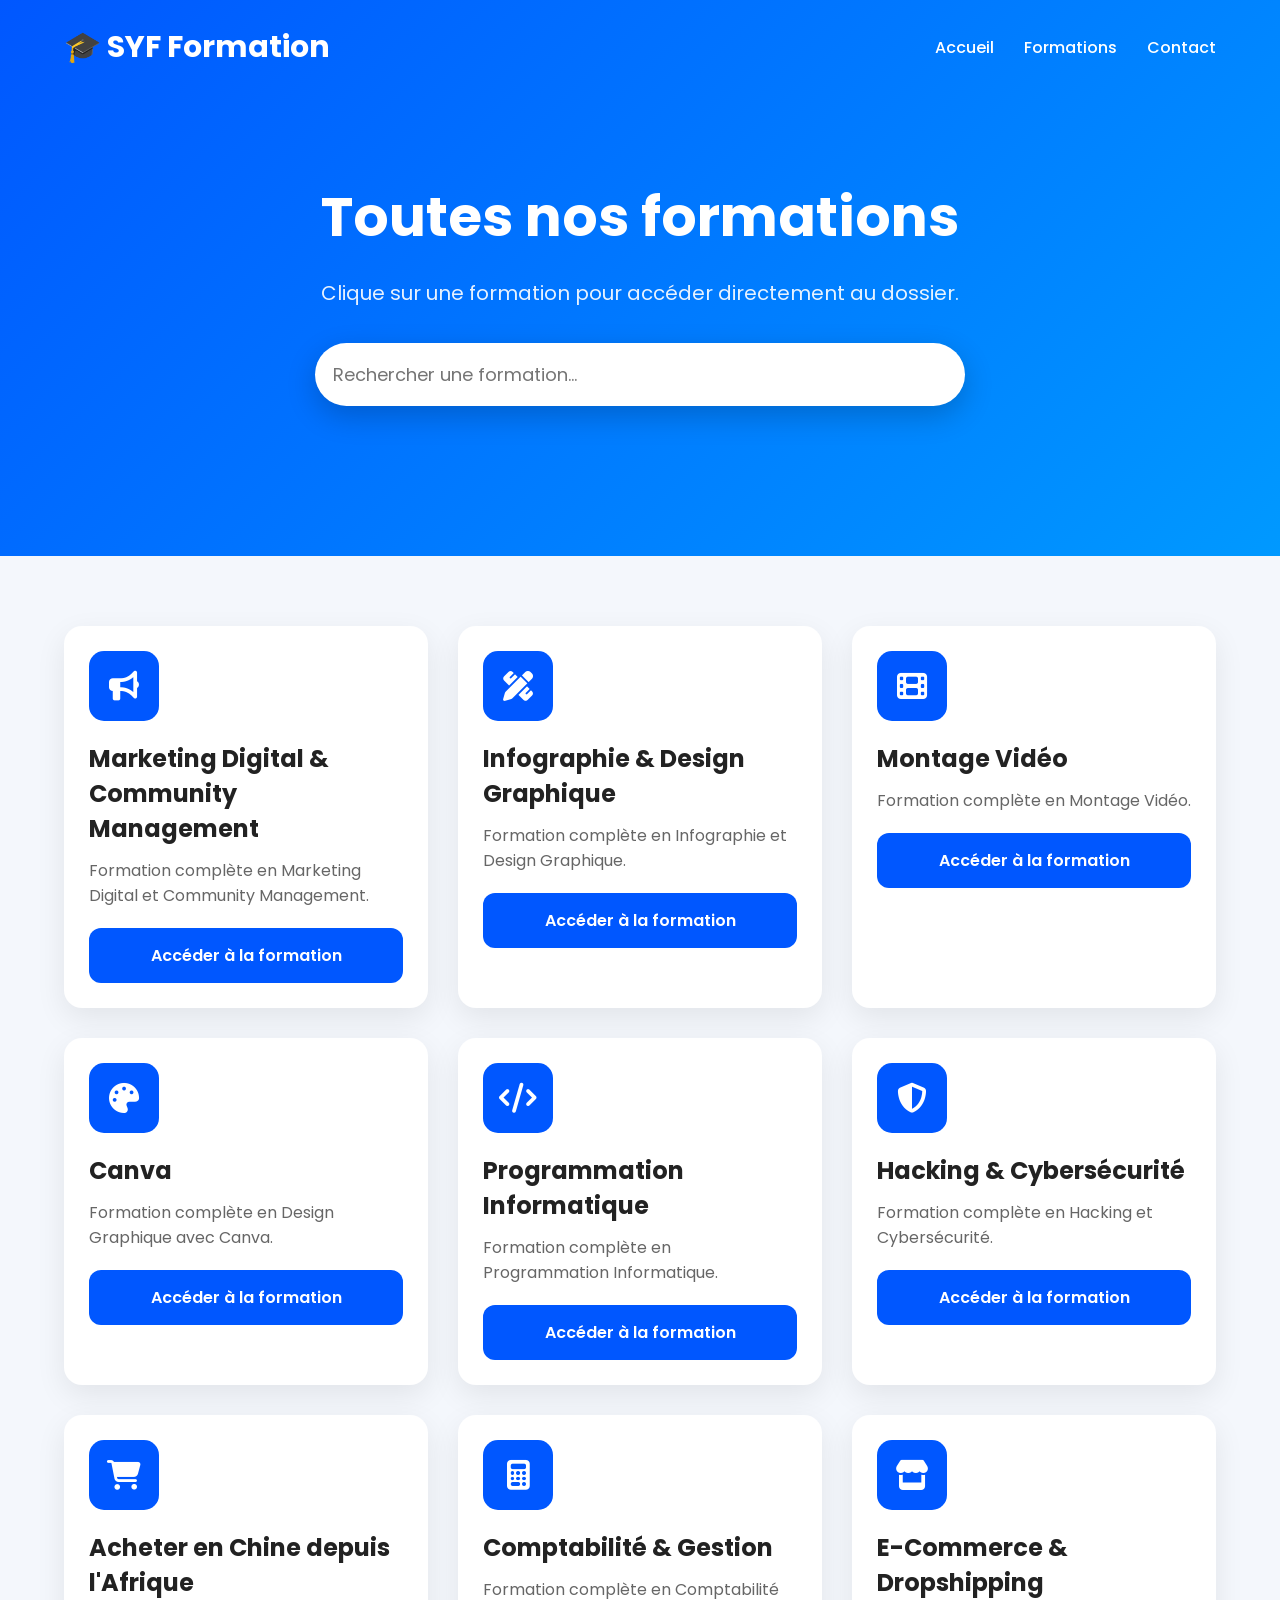
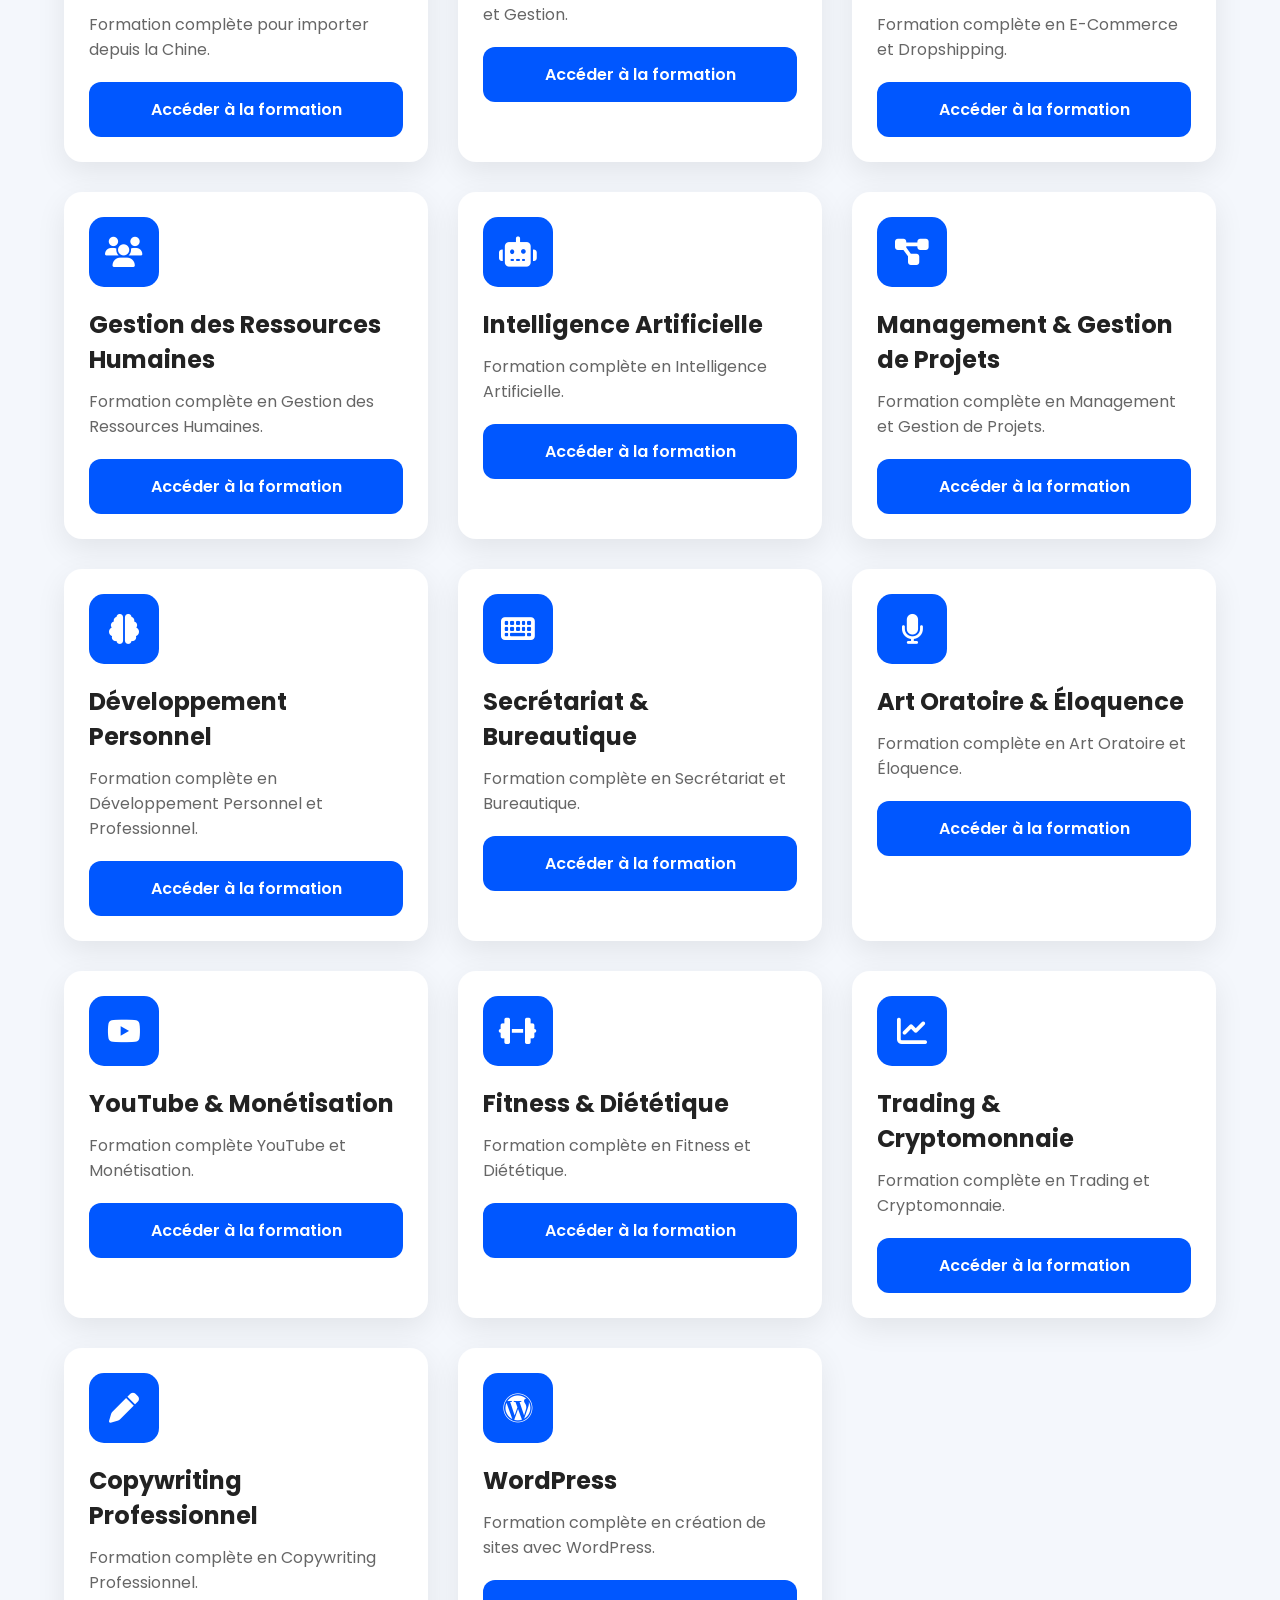
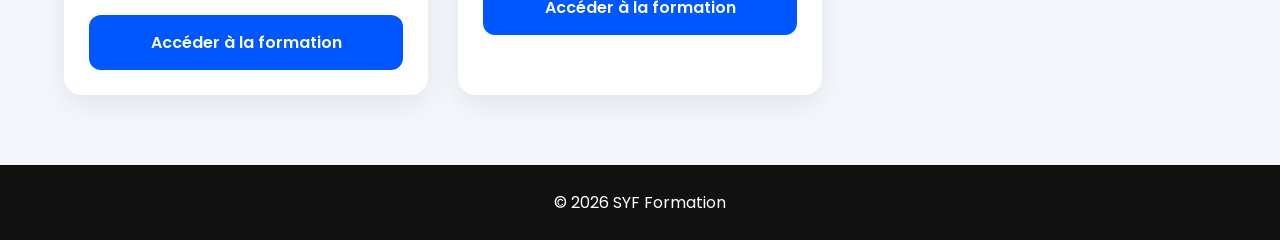
==== formations.html @ 8f84e73e "Premier site" ====
<!DOCTYPE html>
<html lang="fr">
<head>

<meta charset="UTF-8">
<meta name="viewport" content="width=device-width, initial-scale=1.0">

<title>Nos Formations | SYF Formation</title>

<link href="https://fonts.googleapis.com/css2?family=Poppins:wght@300;400;500;600;700&display=swap" rel="stylesheet">

<link rel="stylesheet" href="https://cdnjs.cloudflare.com/ajax/libs/font-awesome/6.5.2/css/all.min.css">

<link rel="stylesheet" href="style.css">

</head>

<body>

<header>

<nav>

<div class="logo">
🎓 SYF Formation
</div>

<ul>
<li><a href="index.html">Accueil</a></li>
<li><a href="formations.html">Formations</a></li>
<li><a href="contact.html">Contact</a></li>
</ul>

</nav>

<div class="hero">

<h1>Toutes nos formations</h1>

<p>
Clique sur une formation pour accéder directement au dossier.
</p>

<input
type="text"
id="search"
placeholder="Rechercher une formation..."
>

</div>

</header>

<section class="formations">

<div id="formations" class="cards">

</div>

</section>

<footer>

<p>
© 2026 SYF Formation
</p>

</footer>

<script src="script.js"></script>

</body>
</html>
---- style.css ----
/* ===========================
   SYF Formation
=========================== */

*{
    margin:0;
    padding:0;
    box-sizing:border-box;
    font-family:'Poppins',sans-serif;
}

body{
    background:#f4f7fc;
    color:#222;
}

/* ===========================
   NAVBAR
=========================== */

header{
    background:linear-gradient(135deg,#0057ff,#0099ff);
    color:white;
    padding-bottom:70px;
}

nav{
    width:90%;
    max-width:1200px;
    margin:auto;
    display:flex;
    justify-content:space-between;
    align-items:center;
    padding:25px 0;
}

.logo{
    font-size:30px;
    font-weight:700;
}

nav ul{
    display:flex;
    gap:30px;
    list-style:none;
}

nav ul a{
    text-decoration:none;
    color:white;
    font-weight:500;
    transition:.3s;
}

nav ul a:hover{
    opacity:.7;
}

/* ===========================
   HERO
=========================== */

.hero{
    width:90%;
    max-width:900px;
    margin:80px auto;
    text-align:center;
}

.hero h1{
    font-size:55px;
    margin-bottom:20px;
}

.hero p{
    font-size:20px;
    opacity:.9;
    margin-bottom:35px;
}

#search{
    width:100%;
    max-width:650px;
    padding:18px;
    border:none;
    border-radius:50px;
    outline:none;
    font-size:18px;
    box-shadow:0 10px 30px rgba(0,0,0,.2);
}

/* ===========================
   FORMATIONS
=========================== */

.formations{
    width:90%;
    max-width:1400px;
    margin:70px auto;
}

.formations h2{
    text-align:center;
    margin-bottom:40px;
    font-size:38px;
}

.cards{
    display:grid;
    grid-template-columns:repeat(auto-fit,minmax(280px,1fr));
    gap:30px;
}

/* ===========================
   CARD
=========================== */

.card{

    background:white;

    border-radius:18px;

    padding:25px;

    box-shadow:0 10px 30px rgba(0,0,0,.08);

    transition:.3s;

}

.card:hover{

    transform:translateY(-10px);

}

.icon{

    width:70px;

    height:70px;

    background:#0057ff;

    color:white;

    border-radius:15px;

    display:flex;

    justify-content:center;

    align-items:center;

    font-size:30px;

    margin-bottom:20px;

}

.card h3{

    font-size:24px;

    margin-bottom:12px;

}

.card p{

    color:#666;

    margin-bottom:20px;

}

.btn{

display:block;

text-align:center;

background:#0057ff;

color:white;

padding:15px;

border-radius:12px;

text-decoration:none;

font-weight:600;

transition:.3s;

}

.btn:hover{

background:#003dcc;

}

/* ===========================
   FOOTER
=========================== */

footer{

background:#111;

color:white;

text-align:center;

padding:25px;

margin-top:70px;

}

/* ===========================
   RESPONSIVE
=========================== */

@media(max-width:850px){

nav{

flex-direction:column;

gap:20px;

}

nav ul{

flex-wrap:wrap;

justify-content:center;

}

.hero h1{

font-size:38px;

}

.hero p{

font-size:18px;

}

}

@media(max-width:550px){

.hero h1{

font-size:30px;

}

#search{

font-size:16px;

padding:15px;

}

.logo{

font-size:24px;

}

}
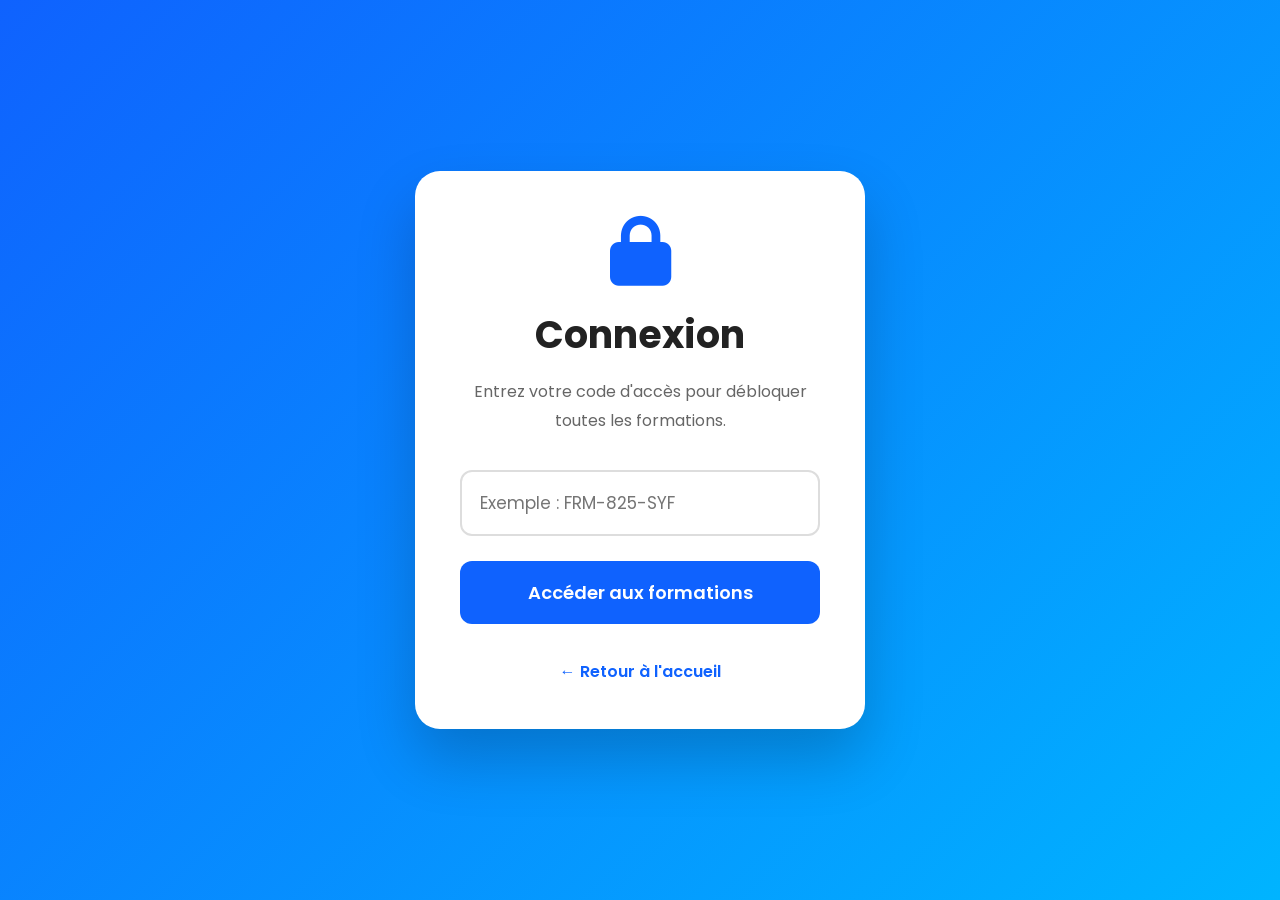
==== commit 5e7c87a4: "Mise à jour du site" ====
--- a/formations.html
+++ b/formations.html
@@ -1,59 +1,493 @@
 <!DOCTYPE html>
 <html lang="fr">
+
 <head>
 
 <meta charset="UTF-8">
 <meta name="viewport" content="width=device-width, initial-scale=1.0">
 
-<title>Nos Formations | SYF Formation</title>
-
-<link href="https://fonts.googleapis.com/css2?family=Poppins:wght@300;400;500;600;700&display=swap" rel="stylesheet">
-
-<link rel="stylesheet" href="https://cdnjs.cloudflare.com/ajax/libs/font-awesome/6.5.2/css/all.min.css">
+<title>SYF Formation | Formations</title>
 
 <link rel="stylesheet" href="style.css">
 
+<link rel="preconnect" href="https://fonts.googleapis.com">
+
+<link href="https://fonts.googleapis.com/css2?family=Poppins:wght@300;400;500;600;700;800&display=swap" rel="stylesheet">
+
+<link rel="stylesheet"
+href="https://cdnjs.cloudflare.com/ajax/libs/font-awesome/6.6.0/css/all.min.css">
+
 </head>
 
 <body>
 
-<header>
-
-<nav>
+<nav class="navbar">
 
 <div class="logo">
+
 🎓 SYF Formation
+
 </div>
 
 <ul>
+
 <li><a href="index.html">Accueil</a></li>
-<li><a href="formations.html">Formations</a></li>
+
 <li><a href="contact.html">Contact</a></li>
+
+<li><a href="#" onclick="logout()">Déconnexion</a></li>
+
 </ul>
 
 </nav>
 
-<div class="hero">
-
-<h1>Toutes nos formations</h1>
-
-<p>
-Clique sur une formation pour accéder directement au dossier.
-</p>
+<section class="formations">
+
+<h2>Nos Formations Premium</h2>
 
 <input
 type="text"
 id="search"
-placeholder="Rechercher une formation..."
->
-
-</div>
-
-</header>
-
-<section class="formations">
-
-<div id="formations" class="cards">
+placeholder="Rechercher une formation...">
+
+<div class="cards" id="cards">
+
+<!-- Formation 1 -->
+
+<div class="card">
+
+<div class="icon">
+<i class="fa-solid fa-bullhorn"></i>
+</div>
+
+<h3>Marketing Digital & Community Management</h3>
+
+<p>Formation complète.</p>
+
+<a class="btn"
+target="_blank"
+href="https://drive.google.com/drive/folders/1dxye7oND1UOUS301DAFqKVlfZMKEBNEP?usp=sharing">
+
+Voir la formation
+
+</a>
+
+</div>
+
+<!-- Formation 2 -->
+
+<div class="card">
+
+<div class="icon">
+<i class="fa-solid fa-palette"></i>
+</div>
+
+<h3>Infographie & Design Graphique</h3>
+
+<p>Formation complète.</p>
+
+<a class="btn"
+target="_blank"
+href="https://drive.google.com/drive/folders/1AeBRHEHqJURCgTJp0CfrAM-NPh9GFs7K?usp=sharing">
+
+Voir la formation
+
+</a>
+
+</div>
+
+<!-- Formation 3 -->
+
+<div class="card">
+
+<div class="icon">
+<i class="fa-solid fa-film"></i>
+</div>
+
+<h3>Montage Vidéo</h3>
+
+<p>Formation complète.</p>
+
+<a class="btn"
+target="_blank"
+href="https://drive.google.com/drive/folders/1dsrcVjXlM7nMemShfAQbwDR2zrguuPzA?usp=sharing">
+
+Voir la formation
+
+</a>
+
+</div>
+
+<!-- Formation 4 -->
+
+<div class="card">
+
+<div class="icon">
+<i class="fa-solid fa-pen-ruler"></i>
+</div>
+
+<h3>Design Graphique avec Canva</h3>
+
+<p>Formation complète.</p>
+
+<a class="btn"
+target="_blank"
+href="https://drive.google.com/drive/folders/1MU0yUUTZ-YOqlbAhgnHVxPP_Aub6TsjO?usp=sharing">
+
+Voir la formation
+
+</a>
+
+</div>
+
+<!-- Formation 5 -->
+
+<div class="card">
+
+<div class="icon">
+<i class="fa-solid fa-code"></i>
+</div>
+
+<h3>Programmation Informatique</h3>
+
+<p>Formation complète.</p>
+
+<a class="btn"
+target="_blank"
+href="https://drive.google.com/drive/folders/1CJGdYrAVzkWcqVtSRgSu7MLYRyM2ltia?usp=sharing">
+
+Voir la formation
+
+</a>
+
+</div>
+<!-- Formation 6 -->
+
+<div class="card">
+
+<div class="icon">
+<i class="fa-solid fa-user-secret"></i>
+</div>
+
+<h3>Hacking & Cybersécurité</h3>
+
+<p>Formation complète.</p>
+
+<a class="btn"
+target="_blank"
+href="https://drive.google.com/drive/folders/1pG2KU-B1WLWfb0vTp2mDs5rS1I5y7ttA?usp=sharing">
+
+Voir la formation
+
+</a>
+
+</div>
+
+<!-- Formation 7 -->
+
+<div class="card">
+
+<div class="icon">
+<i class="fa-solid fa-ship"></i>
+</div>
+
+<h3>Acheter en Chine depuis l'Afrique</h3>
+
+<p>Formation complète.</p>
+
+<a class="btn"
+target="_blank"
+href="https://mega.nz/folder/be423LaT#LmklrokU8T50LrqkquAl_g">
+
+Voir la formation
+
+</a>
+
+</div>
+
+<!-- Formation 8 -->
+
+<div class="card">
+
+<div class="icon">
+<i class="fa-solid fa-calculator"></i>
+</div>
+
+<h3>Comptabilité & Gestion</h3>
+
+<p>Formation complète.</p>
+
+<a class="btn"
+target="_blank"
+href="https://drive.google.com/drive/folders/1jVYVD9HruDdvGy4uKHG5tVz0JP8gX8dc?usp=sharing">
+
+Voir la formation
+
+</a>
+
+</div>
+
+<!-- Formation 9 -->
+
+<div class="card">
+
+<div class="icon">
+<i class="fa-solid fa-cart-shopping"></i>
+</div>
+
+<h3>E-Commerce & Dropshipping</h3>
+
+<p>Formation complète.</p>
+
+<a class="btn"
+target="_blank"
+href="https://mega.nz/folder/TX5hXBzR#m66sbfT4tyIxjrzrYXHtxA">
+
+Voir la formation
+
+</a>
+
+</div>
+
+<!-- Formation 10 -->
+
+<div class="card">
+
+<div class="icon">
+<i class="fa-solid fa-users"></i>
+</div>
+
+<h3>Gestion des Ressources Humaines</h3>
+
+<p>Formation complète.</p>
+
+<a class="btn"
+target="_blank"
+href="https://drive.google.com/drive/folders/1jybCqWoFkjd057SIzjBhwiYAKoDphmYH?usp=sharing">
+
+Voir la formation
+
+</a>
+
+</div>
+<!-- Formation 11 -->
+
+<div class="card">
+
+<div class="icon">
+<i class="fa-solid fa-robot"></i>
+</div>
+
+<h3>Intelligence Artificielle</h3>
+
+<p>Formation complète.</p>
+
+<a class="btn"
+target="_blank"
+href="https://drive.google.com/drive/folders/1nM2nBRTklqzSTZfj3_NnB124uxbHIkc-?usp=sharing">
+
+Voir la formation
+
+</a>
+
+</div>
+
+<!-- Formation 12 -->
+
+<div class="card">
+
+<div class="icon">
+<i class="fa-solid fa-diagram-project"></i>
+</div>
+
+<h3>Management & Gestion de Projets</h3>
+
+<p>Formation complète.</p>
+
+<a class="btn"
+target="_blank"
+href="https://drive.google.com/drive/folders/1KhWceAMpvI9PQoqT1rfI2Wnq4W7PIgbD?usp=sharing">
+
+Voir la formation
+
+</a>
+
+</div>
+
+<!-- Formation 13 -->
+
+<div class="card">
+
+<div class="icon">
+<i class="fa-solid fa-brain"></i>
+</div>
+
+<h3>Développement Personnel & Professionnel</h3>
+
+<p>Formation complète.</p>
+
+<a class="btn"
+target="_blank"
+href="https://mega.nz/folder/GXxjCIgb#z0NthKjg_DEVwgneEv43mw">
+
+Voir la formation
+
+</a>
+
+</div>
+
+<!-- Formation 14 -->
+
+<div class="card">
+
+<div class="icon">
+<i class="fa-solid fa-keyboard"></i>
+</div>
+
+<h3>Secrétariat & Bureautique</h3>
+
+<p>Formation complète.</p>
+
+<a class="btn"
+target="_blank"
+href="https://drive.google.com/drive/folders/1-6Cw4CrvcHrbDHs9F02vXkK7_MMGt2P7?usp=sharing">
+
+Voir la formation
+
+</a>
+
+</div>
+
+<!-- Formation 15 -->
+
+<div class="card">
+
+<div class="icon">
+<i class="fa-solid fa-microphone"></i>
+</div>
+
+<h3>Art Oratoire & Éloquence</h3>
+
+<p>Formation complète.</p>
+
+<a class="btn"
+target="_blank"
+href="https://mega.nz/folder/6WhgmTLI#BRLb1Ks-vyLEz_vPTYTfwA">
+
+Voir la formation
+
+</a>
+
+</div>
+<!-- Formation 16 -->
+
+<div class="card">
+
+<div class="icon">
+<i class="fa-brands fa-youtube"></i>
+</div>
+
+<h3>YouTube & Monétisation</h3>
+
+<p>Formation complète.</p>
+
+<a class="btn"
+target="_blank"
+href="https://drive.google.com/drive/folders/1GefWZggyR0P_qmRtxpfha7LsMl1GVmkd?usp=sharing">
+
+Voir la formation
+
+</a>
+
+</div>
+
+<!-- Formation 17 -->
+
+<div class="card">
+
+<div class="icon">
+<i class="fa-solid fa-dumbbell"></i>
+</div>
+
+<h3>Fitness & Diététique</h3>
+
+<p>Formation complète.</p>
+
+<a class="btn"
+target="_blank"
+href="https://mega.nz/folder/OHRCzJJD#H0XybkM1LWcLoDpEQvQ0rw">
+
+Voir la formation
+
+</a>
+
+</div>
+
+<!-- Formation 18 -->
+
+<div class="card">
+
+<div class="icon">
+<i class="fa-solid fa-chart-line"></i>
+</div>
+
+<h3>Trading & Cryptomonnaie</h3>
+
+<p>Formation complète.</p>
+
+<a class="btn"
+target="_blank"
+href="https://mega.nz/folder/WLZynKJa#x-kEIhfMTudJg5Xyms36bw">
+
+Voir la formation
+
+</a>
+
+</div>
+
+<!-- Formation 19 -->
+
+<div class="card">
+
+<div class="icon">
+<i class="fa-solid fa-pen-nib"></i>
+</div>
+
+<h3>Copywriting Professionnel</h3>
+
+<p>Formation complète.</p>
+
+<a class="btn"
+target="_blank"
+href="https://mega.nz/folder/7fIxxLRS#h6s6oRtlLE3ynvgSnkOeSA">
+
+Voir la formation
+
+</a>
+
+</div>
+
+<!-- Formation 20 -->
+
+<div class="card">
+
+<div class="icon">
+<i class="fa-brands fa-wordpress"></i>
+</div>
+
+<h3>Création de Sites Internet avec WordPress</h3>
+
+<p>Formation complète.</p>
+
+<a class="btn"
+target="_blank"
+href="https://drive.google.com/drive/folders/1ysyzFzkQ0qTdJrlR79V-ksU-YQCUsSxg?usp=sharing">
+
+Voir la formation
+
+</a>
+
+</div>
 
 </div>
 
@@ -62,12 +496,56 @@
 <footer>
 
 <p>
-© 2026 SYF Formation
+
+© 2026 SYF Formation - Tous droits réservés
+
 </p>
 
 </footer>
 
-<script src="script.js"></script>
+<script>
+
+if(localStorage.getItem("syf_connecte")!="oui"){
+window.location.href="login.html";
+
+}
+
+function logout(){
+
+localStorage.removeItem("syf_connecte");
+
+window.location.href="login.html";
+
+}
+
+const search=document.getElementById("search");
+
+search.addEventListener("keyup",()=>{
+
+let value=search.value.toLowerCase();
+
+let cards=document.querySelectorAll(".card");
+
+cards.forEach(card=>{
+
+let titre=card.querySelector("h3").innerText.toLowerCase();
+
+if(titre.includes(value)){
+
+card.style.display="block";
+
+}else{
+
+card.style.display="none";
+
+}
+
+});
+
+});
+
+</script>
 
 </body>
+
 </html>
--- a/style.css
+++ b/style.css
@@ -1,282 +1,1434 @@
-/* ===========================
-   SYF Formation
-=========================== */
+/* =======================================================
+   SYF FORMATION V2
+======================================================= */
 
 *{
-    margin:0;
-    padding:0;
-    box-sizing:border-box;
-    font-family:'Poppins',sans-serif;
+margin:0;
+padding:0;
+box-sizing:border-box;
+font-family:'Poppins',sans-serif;
+scroll-behavior:smooth;
 }
 
 body{
-    background:#f4f7fc;
-    color:#222;
-}
-
-/* ===========================
-   NAVBAR
-=========================== */
-
-header{
-    background:linear-gradient(135deg,#0057ff,#0099ff);
-    color:white;
-    padding-bottom:70px;
-}
-
-nav{
-    width:90%;
-    max-width:1200px;
-    margin:auto;
-    display:flex;
-    justify-content:space-between;
-    align-items:center;
-    padding:25px 0;
+
+background:#f5f7fb;
+
+color:#222;
+
+overflow-x:hidden;
+
+}
+
+a{
+
+text-decoration:none;
+
+}
+
+img{
+
+max-width:100%;
+
+display:block;
+
+}
+
+/* ==========================
+NAVBAR
+========================== */
+
+.navbar{
+
+position:fixed;
+
+top:0;
+
+left:0;
+
+width:100%;
+
+height:80px;
+
+display:flex;
+
+justify-content:space-between;
+
+align-items:center;
+
+padding:0 8%;
+
+background:rgba(255,255,255,.9);
+
+backdrop-filter:blur(20px);
+
+box-shadow:0 5px 25px rgba(0,0,0,.08);
+
+z-index:999;
+
 }
 
 .logo{
-    font-size:30px;
-    font-weight:700;
-}
-
-nav ul{
-    display:flex;
-    gap:30px;
-    list-style:none;
-}
-
-nav ul a{
-    text-decoration:none;
-    color:white;
-    font-weight:500;
-    transition:.3s;
-}
-
-nav ul a:hover{
-    opacity:.7;
-}
-
-/* ===========================
-   HERO
-=========================== */
+
+font-size:30px;
+
+font-weight:800;
+
+color:#0f62fe;
+
+}
+
+.navbar ul{
+
+display:flex;
+
+gap:35px;
+
+list-style:none;
+
+}
+
+.navbar ul li a{
+
+font-size:17px;
+
+font-weight:600;
+
+color:#222;
+
+transition:.3s;
+
+}
+
+.navbar ul li a:hover{
+
+color:#0f62fe;
+
+}
+
+/* ==========================
+HERO
+========================== */
 
 .hero{
-    width:90%;
-    max-width:900px;
-    margin:80px auto;
-    text-align:center;
-}
-
-.hero h1{
-    font-size:55px;
-    margin-bottom:20px;
-}
-
-.hero p{
-    font-size:20px;
-    opacity:.9;
-    margin-bottom:35px;
-}
+
+min-height:100vh;
+
+display:flex;
+
+justify-content:space-between;
+
+align-items:center;
+
+padding:130px 8% 70px;
+
+gap:60px;
+
+}
+
+.hero-left{
+
+flex:1;
+
+}
+
+.hero-left h1{
+
+font-size:62px;
+
+line-height:1.1;
+
+margin-bottom:25px;
+
+font-weight:800;
+
+}
+
+.hero-left p{
+
+font-size:20px;
+
+line-height:1.8;
+
+color:#666;
+
+margin-bottom:40px;
+
+}
+
+/* ==========================
+BOUTONS
+========================== */
+
+.buttons{
+
+display:flex;
+
+gap:20px;
+
+flex-wrap:wrap;
+
+}
+
+.btn{
+
+background:#0f62fe;
+
+color:white;
+
+padding:18px 35px;
+
+border-radius:12px;
+
+font-size:17px;
+
+font-weight:600;
+
+transition:.3s;
+
+}
+
+.btn:hover{
+
+transform:translateY(-5px);
+
+background:#0045d8;
+
+}
+
+.btn2{
+
+background:white;
+
+color:#0f62fe;
+
+padding:18px 35px;
+
+border-radius:12px;
+
+font-size:17px;
+
+font-weight:600;
+
+border:2px solid #0f62fe;
+
+transition:.3s;
+
+}
+
+.btn2:hover{
+
+background:#0f62fe;
+
+color:white;
+
+}
+
+/* ==========================
+IMAGE HERO
+========================== */
+
+.hero-right{
+
+flex:1;
+
+display:flex;
+
+justify-content:center;
+
+align-items:center;
+
+}
+
+.circle{
+
+width:420px;
+
+height:420px;
+
+background:linear-gradient(135deg,#0f62fe,#00b4ff);
+
+border-radius:50%;
+
+display:flex;
+
+justify-content:center;
+
+align-items:center;
+
+box-shadow:0 30px 60px rgba(15,98,254,.35);
+
+animation:float 4s ease-in-out infinite;
+
+}
+
+.circle i{
+
+font-size:170px;
+
+color:white;
+
+}
+
+@keyframes float{
+
+0%{
+
+transform:translateY(0px);
+
+}
+
+50%{
+
+transform:translateY(-18px);
+
+}
+
+100%{
+
+transform:translateY(0px);
+
+}
+
+}
+/* =======================================================
+   STATISTIQUES
+======================================================= */
+
+.stats{
+
+width:90%;
+
+max-width:1200px;
+
+margin:80px auto;
+
+display:grid;
+
+grid-template-columns:repeat(3,1fr);
+
+gap:30px;
+
+}
+
+.stats div{
+
+background:white;
+
+padding:40px;
+
+border-radius:20px;
+
+text-align:center;
+
+box-shadow:0 15px 35px rgba(0,0,0,.08);
+
+transition:.35s;
+
+}
+
+.stats div:hover{
+
+transform:translateY(-10px);
+
+}
+
+.stats h2{
+
+font-size:50px;
+
+color:#0f62fe;
+
+margin-bottom:10px;
+
+font-weight:800;
+
+}
+
+.stats p{
+
+font-size:18px;
+
+color:#666;
+
+}
+
+/* =======================================================
+   TITRES
+======================================================= */
+
+.features{
+
+width:90%;
+
+max-width:1300px;
+
+margin:100px auto;
+
+}
+
+.features h2{
+
+text-align:center;
+
+font-size:42px;
+
+margin-bottom:60px;
+
+font-weight:800;
+
+}
+
+/* =======================================================
+   CARTES
+======================================================= */
+
+.grid{
+
+display:grid;
+
+grid-template-columns:repeat(auto-fit,minmax(280px,1fr));
+
+gap:30px;
+
+}
+
+.feature{
+
+background:white;
+
+padding:35px;
+
+border-radius:20px;
+
+box-shadow:0 15px 35px rgba(0,0,0,.08);
+
+transition:.35s;
+
+cursor:pointer;
+
+}
+
+.feature:hover{
+
+transform:translateY(-12px);
+
+box-shadow:0 25px 50px rgba(15,98,254,.15);
+
+}
+
+.feature i{
+
+width:80px;
+
+height:80px;
+
+background:#0f62fe;
+
+color:white;
+
+display:flex;
+
+justify-content:center;
+
+align-items:center;
+
+border-radius:18px;
+
+font-size:34px;
+
+margin-bottom:25px;
+
+}
+
+.feature h3{
+
+font-size:25px;
+
+margin-bottom:15px;
+
+}
+
+.feature p{
+
+color:#666;
+
+line-height:1.8;
+
+}
+
+/* =======================================================
+   SECTION FORMATIONS
+======================================================= */
+
+.formations{
+
+width:90%;
+
+max-width:1400px;
+
+margin:100px auto;
+
+}
+
+.formations h2{
+
+text-align:center;
+
+font-size:42px;
+
+margin-bottom:50px;
+
+font-weight:800;
+
+}
+
+.cards{
+
+display:grid;
+
+grid-template-columns:repeat(auto-fit,minmax(300px,1fr));
+
+gap:30px;
+
+}
+
+.card{
+
+background:white;
+
+padding:30px;
+
+border-radius:20px;
+
+box-shadow:0 15px 35px rgba(0,0,0,.08);
+
+transition:.35s;
+
+}
+
+.card:hover{
+
+transform:translateY(-10px);
+
+box-shadow:0 25px 50px rgba(15,98,254,.18);
+
+}
+
+.icon{
+
+width:75px;
+
+height:75px;
+
+background:#0f62fe;
+
+border-radius:18px;
+
+display:flex;
+
+justify-content:center;
+
+align-items:center;
+
+margin-bottom:20px;
+
+}
+
+.icon i{
+
+color:white;
+
+font-size:34px;
+
+}
+
+.card h3{
+
+font-size:24px;
+
+margin-bottom:12px;
+
+}
+
+.card p{
+
+color:#666;
+
+margin-bottom:25px;
+
+line-height:1.7;
+
+}
+
+.card .btn{
+
+width:100%;
+
+text-align:center;
+
+display:block;
+
+}
+
+/* =======================================================
+   BARRE DE RECHERCHE
+======================================================= */
 
 #search{
-    width:100%;
-    max-width:650px;
-    padding:18px;
-    border:none;
-    border-radius:50px;
-    outline:none;
-    font-size:18px;
-    box-shadow:0 10px 30px rgba(0,0,0,.2);
-}
-
-/* ===========================
-   FORMATIONS
-=========================== */
-
-.formations{
-    width:90%;
-    max-width:1400px;
-    margin:70px auto;
-}
-
-.formations h2{
-    text-align:center;
-    margin-bottom:40px;
-    font-size:38px;
-}
-
-.cards{
-    display:grid;
-    grid-template-columns:repeat(auto-fit,minmax(280px,1fr));
-    gap:30px;
-}
-
-/* ===========================
-   CARD
-=========================== */
-
-.card{
-
-    background:white;
-
-    border-radius:18px;
-
-    padding:25px;
-
-    box-shadow:0 10px 30px rgba(0,0,0,.08);
-
-    transition:.3s;
-
-}
-
-.card:hover{
-
-    transform:translateY(-10px);
-
-}
-
-.icon{
-
-    width:70px;
-
-    height:70px;
-
-    background:#0057ff;
-
-    color:white;
-
-    border-radius:15px;
-
-    display:flex;
-
-    justify-content:center;
-
-    align-items:center;
-
-    font-size:30px;
-
-    margin-bottom:20px;
-
-}
-
-.card h3{
-
-    font-size:24px;
-
-    margin-bottom:12px;
-
-}
-
-.card p{
-
-    color:#666;
-
-    margin-bottom:20px;
-
-}
-
-.btn{
+
+width:100%;
+
+max-width:700px;
 
 display:block;
 
+margin:0 auto 60px;
+
+padding:18px 25px;
+
+border:none;
+
+border-radius:15px;
+
+font-size:17px;
+
+outline:none;
+
+box-shadow:0 10px 30px rgba(0,0,0,.08);
+
+}
+/* =======================================================
+   LOGIN
+======================================================= */
+
+.login-page{
+
+min-height:100vh;
+
+display:flex;
+
+justify-content:center;
+
+align-items:center;
+
+padding:120px 20px;
+
+background:linear-gradient(135deg,#0f62fe,#00b4ff);
+
+}
+
+.login-box{
+
+width:100%;
+
+max-width:450px;
+
+background:white;
+
+padding:45px;
+
+border-radius:25px;
+
+box-shadow:0 30px 60px rgba(0,0,0,.20);
+
 text-align:center;
 
-background:#0057ff;
+}
+
+.login-box h1{
+
+font-size:38px;
+
+margin-bottom:15px;
+
+}
+
+.login-box p{
+
+color:#666;
+
+margin-bottom:35px;
+
+line-height:1.8;
+
+}
+
+.login-box input{
+
+width:100%;
+
+padding:18px;
+
+border:2px solid #ddd;
+
+border-radius:12px;
+
+font-size:17px;
+
+margin-bottom:25px;
+
+outline:none;
+
+transition:.3s;
+
+}
+
+.login-box input:focus{
+
+border-color:#0f62fe;
+
+}
+
+.login-box button{
+
+width:100%;
+
+padding:18px;
+
+border:none;
+
+background:#0f62fe;
 
 color:white;
 
+font-size:18px;
+
+font-weight:600;
+
+border-radius:12px;
+
+cursor:pointer;
+
+transition:.3s;
+
+}
+
+.login-box button:hover{
+
+background:#0047e0;
+
+transform:translateY(-3px);
+
+}
+
+/* =======================================================
+CONTACT
+======================================================= */
+
+.contact{
+
+width:90%;
+
+max-width:700px;
+
+margin:150px auto;
+
+background:white;
+
+padding:50px;
+
+border-radius:25px;
+
+text-align:center;
+
+box-shadow:0 20px 50px rgba(0,0,0,.10);
+
+}
+
+.contact i{
+
+font-size:90px;
+
+color:#25D366;
+
+margin-bottom:25px;
+
+}
+
+.contact h2{
+
+font-size:38px;
+
+margin-bottom:15px;
+
+}
+
+.contact p{
+
+font-size:18px;
+
+color:#666;
+
+line-height:1.8;
+
+margin-bottom:25px;
+
+}
+
+.contact .numero{
+
+font-size:32px;
+
+font-weight:700;
+
+color:#0f62fe;
+
+margin-bottom:30px;
+
+}
+
+.whatsapp{
+
+display:inline-block;
+
+background:#25D366;
+
+color:white;
+
+padding:18px 40px;
+
+border-radius:12px;
+
+font-size:18px;
+
+font-weight:600;
+
+transition:.3s;
+
+}
+
+.whatsapp:hover{
+
+transform:scale(1.05);
+
+}
+
+/* =======================================================
+FOOTER
+======================================================= */
+
+footer{
+
+background:#111827;
+
+color:white;
+
+text-align:center;
+
+padding:35px;
+
+margin-top:80px;
+
+}
+
+footer p{
+
+opacity:.8;
+
+}
+
+/* =======================================================
+ANIMATIONS
+======================================================= */
+
+.card,
+.feature,
+.stats div{
+
+animation:fade .8s ease;
+
+}
+
+@keyframes fade{
+
+from{
+
+opacity:0;
+
+transform:translateY(30px);
+
+}
+
+to{
+
+opacity:1;
+
+transform:translateY(0);
+
+}
+
+}
+
+/* =======================================================
+RESPONSIVE
+======================================================= */
+
+@media(max-width:1000px){
+
+.hero{
+
+flex-direction:column;
+
+text-align:center;
+
+}
+
+.hero-left h1{
+
+font-size:48px;
+
+}
+
+.circle{
+
+width:320px;
+
+height:320px;
+
+}
+
+.circle i{
+
+font-size:120px;
+
+}
+
+}
+
+@media(max-width:768px){
+
+.navbar{
+
+padding:20px;
+
+flex-direction:column;
+
+height:auto;
+
+gap:20px;
+
+}
+
+.navbar ul{
+
+flex-wrap:wrap;
+
+justify-content:center;
+
+gap:20px;
+
+}
+
+.hero{
+
+padding-top:180px;
+
+}
+
+.hero-left h1{
+
+font-size:36px;
+
+}
+
+.hero-left p{
+
+font-size:18px;
+
+}
+
+.stats{
+
+grid-template-columns:1fr;
+
+}
+
+.buttons{
+
+justify-content:center;
+
+}
+
+}
+
+@media(max-width:500px){
+
+.logo{
+
+font-size:24px;
+
+}
+
+.hero-left h1{
+
+font-size:30px;
+
+}
+
+.btn,
+.btn2{
+
+width:100%;
+
+text-align:center;
+
+}
+
+.login-box{
+
+padding:30px;
+
+}
+
+.contact{
+
+padding:35px;
+
+}
+
+.contact h2{
+
+font-size:30px;
+
+}
+
+.contact .numero{
+
+font-size:24px;
+
+}
+
+}
+/* ==========================================
+   ADMIN DASHBOARD
+========================================== */
+
+.admin{
+
+width:90%;
+
+max-width:1400px;
+
+margin:120px auto;
+
+}
+
+.admin h1{
+
+font-size:45px;
+
+margin-bottom:40px;
+
+font-weight:700;
+
+color:#0f62fe;
+
+}
+
+.admin-grid{
+
+display:grid;
+
+grid-template-columns:repeat(auto-fit,minmax(420px,1fr));
+
+gap:30px;
+
+margin-bottom:60px;
+
+}
+
+.box{
+
+background:#fff;
+
+padding:30px;
+
+border-radius:20px;
+
+box-shadow:0 15px 35px rgba(0,0,0,.08);
+
+}
+
+.box h2{
+
+margin-bottom:25px;
+
+font-size:25px;
+
+}
+
+.box input{
+
+width:100%;
+
 padding:15px;
 
+margin-bottom:15px;
+
+border:2px solid #ddd;
+
 border-radius:12px;
 
-text-decoration:none;
+font-size:16px;
+
+transition:.3s;
+
+}
+
+.box input:focus{
+
+border-color:#0f62fe;
+
+outline:none;
+
+}
+
+.box button{
+
+width:100%;
+
+padding:15px;
+
+border:none;
+
+border-radius:12px;
+
+background:#0f62fe;
+
+color:white;
+
+font-size:17px;
 
 font-weight:600;
 
+cursor:pointer;
+
 transition:.3s;
 
 }
 
-.btn:hover{
-
-background:#003dcc;
-
-}
-
-/* ===========================
-   FOOTER
-=========================== */
-
-footer{
-
-background:#111;
+.box button:hover{
+
+background:#0047e0;
+
+transform:translateY(-3px);
+
+}
+
+/* ============================= */
+
+#codes,
+
+#formationsAdmin{
+
+display:grid;
+
+grid-template-columns:repeat(auto-fit,minmax(320px,1fr));
+
+gap:25px;
+
+margin-top:30px;
+
+}
+
+#codes .card,
+
+#formationsAdmin .card{
+
+background:white;
+
+padding:25px;
+
+border-radius:18px;
+
+box-shadow:0 15px 35px rgba(0,0,0,.08);
+
+transition:.3s;
+
+}
+
+#codes .card:hover,
+
+#formationsAdmin .card:hover{
+
+transform:translateY(-8px);
+
+}
+
+#codes h3,
+
+#formationsAdmin h3{
+
+margin-bottom:12px;
+
+font-size:22px;
+
+}
+
+#codes p,
+
+#formationsAdmin p{
+
+margin-bottom:20px;
+
+color:#666;
+
+}
+
+#codes button{
+
+width:100%;
+
+padding:12px;
+
+background:#ff3b30;
+
+border:none;
 
 color:white;
 
+border-radius:10px;
+
+cursor:pointer;
+
+font-weight:600;
+
+}
+
+#formationsAdmin button{
+
+width:100%;
+
+padding:12px;
+
+background:#ff3b30;
+
+border:none;
+
+color:white;
+
+border-radius:10px;
+
+cursor:pointer;
+
+font-weight:600;
+
+}
+
+#codes button:hover,
+
+#formationsAdmin button:hover{
+
+background:#d70015;
+
+}
+
+/* ============================= */
+
+.admin table{
+
+width:100%;
+
+border-collapse:collapse;
+
+margin-top:30px;
+
+background:white;
+
+border-radius:15px;
+
+overflow:hidden;
+
+}
+
+.admin table th{
+
+background:#0f62fe;
+
+color:white;
+
+padding:15px;
+
+}
+
+.admin table td{
+
+padding:15px;
+
+border-bottom:1px solid #eee;
+
+}
+
+/* ============================= */
+
+.badge{
+
+display:inline-block;
+
+padding:6px 12px;
+
+border-radius:30px;
+
+font-size:13px;
+
+font-weight:600;
+
+}
+
+.badge-success{
+
+background:#d4f8d4;
+
+color:green;
+
+}
+
+.badge-danger{
+
+background:#ffd9d9;
+
+color:red;
+
+}
+
+/* ============================= */
+
+@media(max-width:768px){
+
+.admin-grid{
+
+grid-template-columns:1fr;
+
+}
+
+.admin h1{
+
+font-size:34px;
+
 text-align:center;
 
-padding:25px;
-
-margin-top:70px;
-
-}
-
-/* ===========================
-   RESPONSIVE
-=========================== */
-
-@media(max-width:850px){
-
-nav{
-
-flex-direction:column;
-
-gap:20px;
-
-}
-
-nav ul{
-
-flex-wrap:wrap;
-
-justify-content:center;
-
-}
-
-.hero h1{
-
-font-size:38px;
-
-}
-
-.hero p{
-
-font-size:18px;
-
-}
-
-}
-
-@media(max-width:550px){
-
-.hero h1{
-
-font-size:30px;
-
-}
-
-#search{
-
-font-size:16px;
+}
+
+}
+/* ================================= */
+
+.sidebar{
+
+position:fixed;
+
+left:0;
+
+top:0;
+
+width:260px;
+
+height:100vh;
+
+background:#0f172a;
+
+padding:30px;
+
+}
+
+.brand{
+
+color:white;
+
+font-size:28px;
+
+font-weight:700;
+
+margin-bottom:50px;
+
+}
+
+.sidebar a{
+
+display:block;
 
 padding:15px;
 
-}
-
-.logo{
-
-font-size:24px;
-
-}
+margin-bottom:12px;
+
+color:#cbd5e1;
+
+border-radius:12px;
+
+transition:.3s;
+
+}
+
+.sidebar a:hover{
+
+background:#2563eb;
+
+color:white;
+
+}
+
+.sidebar .active{
+
+background:#2563eb;
+
+color:white;
+
+}
+
+.content{
+
+margin-left:290px;
+
+padding:40px;
+
+}
+
+.stats-admin{
+
+display:grid;
+
+grid-template-columns:repeat(auto-fit,minmax(220px,1fr));
+
+gap:25px;
+
+margin-top:40px;
+
+}
+
+.stat{
+
+background:white;
+
+padding:30px;
+
+border-radius:20px;
+
+box-shadow:0 15px 35px rgba(0,0,0,.08);
+
+text-align:center;
+
+}
+
+.stat i{
+
+font-size:40px;
+
+color:#2563eb;
+
+margin-bottom:20px;
+
+}
+
+.stat h2{
+
+font-size:40px;
+
+margin-bottom:10px;
+
+}
+
+.stat p{
+
+color:#666;
 
 }
